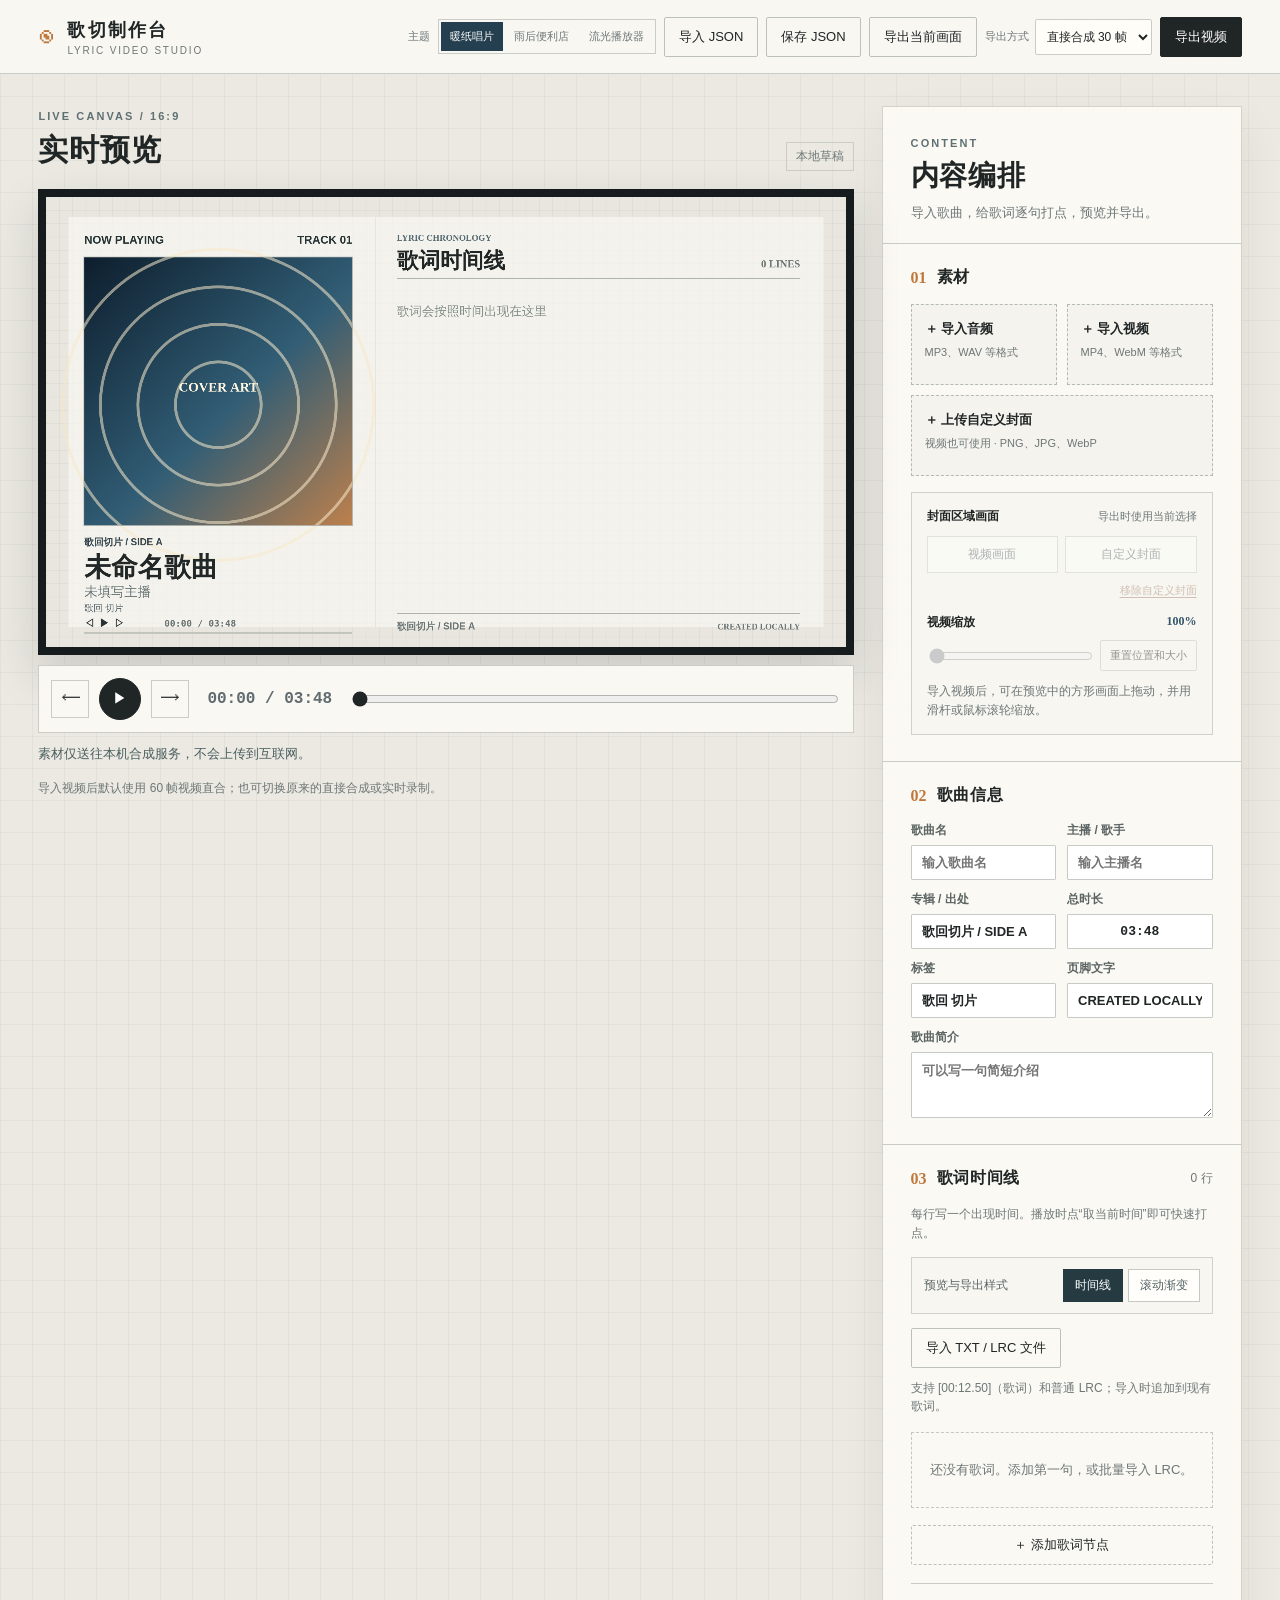
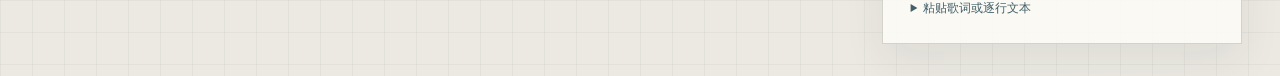
==== index.html @ 0efb3972 "Initial commit" ====
<!doctype html>
<html lang="zh-CN">
<head>
  <meta charset="utf-8">
  <meta name="viewport" content="width=device-width, initial-scale=1">
  <meta name="theme-color" content="#e9e6dd">
  <title>歌切制作台</title>
  <link rel="stylesheet" href="styles.css">
</head>
<body>
  <header class="topbar">
    <div class="brand"><span class="brand-mark">◉</span><div><strong>歌切制作台</strong><small>LYRIC VIDEO STUDIO</small></div></div>
    <div class="top-actions">
      <div class="theme-picker"><span>主题</span><div class="theme-switch" role="group" aria-label="制作台主题"><button id="theme-paper" type="button" aria-pressed="true">暖纸唱片</button><button id="theme-rainy" type="button" aria-pressed="false">雨后便利店</button><button id="theme-player" type="button" aria-pressed="false">流光播放器</button></div></div>
      <label class="button ghost" for="project-import">导入 JSON</label>
      <input id="project-import" type="file" accept=".json,application/json" hidden>
      <button id="project-save" class="button ghost" type="button">保存 JSON</button>
      <button id="export-png" class="button ghost" type="button">导出当前画面</button>
      <label class="export-mode">导出方式<select id="export-mode" aria-label="视频导出方式"><option value="video-direct">视频直合 60 帧</option><option value="direct" selected>直接合成 30 帧</option><option value="record">实时录制</option></select></label>
      <button id="export-video" class="button primary" type="button">导出视频</button>
    </div>
  </header>

  <main class="workspace">
    <section class="preview-column" aria-label="视频预览">
      <div class="section-heading"><div><span class="eyebrow">LIVE CANVAS / 16:9</span><h1>实时预览</h1></div><span id="save-state" class="save-state">本地草稿</span></div>
      <div class="canvas-frame"><canvas id="preview" width="1920" height="1080" aria-label="歌词视频画面预览"></canvas></div>
      <div class="transport">
        <button id="prev-line" type="button" title="上一句" aria-label="上一句">⟵</button>
        <button id="play-toggle" class="play-button" type="button" aria-label="播放">▶</button>
        <button id="next-line" type="button" title="下一句" aria-label="下一句">⟶</button>
        <span id="time-readout" class="time-readout">00:00 / 03:48</span>
        <input id="seek" type="range" min="0" max="228" step="0.05" value="0" aria-label="播放进度">
      </div>
      <div id="export-status" class="export-status" role="status" aria-live="polite">素材仅送往本机合成服务，不会上传到互联网。</div>
      <button id="cancel-export" class="button cancel hidden" type="button">停止合成</button>
      <p class="hint">导入视频后默认使用 60 帧视频直合；也可切换原来的直接合成或实时录制。</p>
    </section>

    <aside class="editor" aria-label="内容编辑">
      <div class="editor-header"><span class="eyebrow">CONTENT</span><h2>内容编排</h2><p>导入歌曲，给歌词逐句打点，预览并导出。</p></div>

      <section class="editor-section">
        <div class="editor-section-title"><span class="number">01</span><h3>素材</h3></div>
        <div class="upload-grid">
          <label class="upload-box" for="media-input"><strong>＋ 导入音频</strong><small id="media-name">MP3、WAV 等格式</small></label>
          <input id="media-input" type="file" accept="audio/*" hidden>
          <label class="upload-box" for="video-input"><strong>＋ 导入视频</strong><small id="video-name">MP4、WebM 等格式</small></label>
          <input id="video-input" type="file" accept="video/*" hidden>
          <label class="upload-box cover-upload" for="cover-input"><strong>＋ 上传自定义封面</strong><small id="cover-name">视频也可使用 · PNG、JPG、WebP</small></label>
          <input id="cover-input" type="file" accept="image/*" hidden>
        </div>
        <div class="visual-controls">
          <div class="visual-controls-heading"><strong>封面区域画面</strong><span>导出时使用当前选择</span></div>
          <div class="visual-source-switch" role="group" aria-label="封面区域画面来源">
            <button id="visual-source-video" type="button" aria-pressed="false" disabled>视频画面</button>
            <button id="visual-source-cover" type="button" aria-pressed="false" disabled>自定义封面</button>
          </div>
          <button id="remove-cover" class="remove-cover" type="button" disabled>移除自定义封面</button>
          <div class="video-adjust">
            <label for="video-zoom">视频缩放 <output id="video-zoom-value" for="video-zoom">100%</output></label>
            <input id="video-zoom" type="range" min="1" max="3" step="0.01" value="1" disabled>
            <button id="video-reset" class="button ghost" type="button" disabled>重置位置和大小</button>
          </div>
          <p id="visual-help" class="field-note">导入视频后，可在预览中的方形画面上拖动，并用滑杆或鼠标滚轮缩放。</p>
        </div>
      </section>

      <section class="editor-section">
        <div class="editor-section-title"><span class="number">02</span><h3>歌曲信息</h3></div>
        <div class="fields two">
          <label>歌曲名<input id="song-title" autocomplete="off" placeholder="输入歌曲名"></label>
          <label>主播 / 歌手<input id="song-artist" autocomplete="off" placeholder="输入主播名"></label>
          <label>专辑 / 出处<input id="song-album" autocomplete="off" placeholder="歌回切片"></label>
          <label>总时长<input id="song-duration" inputmode="numeric" placeholder="03:48"></label>
          <label>标签<input id="song-tags" autocomplete="off" placeholder="歌回 夜晚"></label>
          <label>页脚文字<input id="song-footer" autocomplete="off" placeholder="CREATED LOCALLY"></label>
        </div>
        <label class="full-field">歌曲简介<textarea id="song-description" rows="2" placeholder="可以写一句简短介绍"></textarea></label>
      </section>

      <section class="editor-section lyrics-section">
        <div class="editor-section-title"><span class="number">03</span><h3>歌词时间线</h3><span id="line-count" class="count">0 行</span></div>
        <p class="field-note">每行写一个出现时间。播放时点“取当前时间”即可快速打点。</p>
        <div class="lyric-display-control">
          <span>预览与导出样式</span>
          <div class="lyric-display-switch" role="group" aria-label="歌词展示方式">
            <button id="lyric-style-timeline" type="button" aria-pressed="true">时间线</button>
            <button id="lyric-style-scroll" type="button" aria-pressed="false">滚动渐变</button>
          </div>
        </div>
        <div class="lyrics-file-import">
          <label class="button ghost" for="lyrics-file-input">导入 TXT / LRC 文件</label>
          <input id="lyrics-file-input" type="file" accept=".txt,.lrc,text/plain" hidden>
          <span id="lyrics-file-name">支持 [00:12.50]（歌词）和普通 LRC；导入时追加到现有歌词。</span>
        </div>
        <div id="lyric-list" class="lyric-list"></div>
        <button id="add-line" class="button add-line" type="button">＋ 添加歌词节点</button>
        <details class="import-lrc"><summary>粘贴歌词或逐行文本</summary><textarea id="lrc-text" rows="5" placeholder="[00:12.50]（第一句歌词）\n[00:17.20]（第二句歌词）"></textarea><button id="lrc-import" class="button ghost" type="button">导入到时间线</button></details>
      </section>
    </aside>
  </main>

  <audio id="audio-source" preload="metadata"></audio>
  <video id="video-source" preload="metadata" playsinline></video>
  <script src="lyric-parser.js"></script>
  <script src="video-frame.js"></script>
  <script src="export-timeline.js"></script>
  <script src="recording-export.js"></script>
  <script src="app.js"></script>
</body>
</html>
---- styles.css ----
:root{--paper:#ebe9e2;--paper-dark:#dedbd1;--ink:#202525;--muted:#6e7777;--line:#caccc7;--accent:#bf773b;--blue:#243f50;--white:#fffdf8}
*{box-sizing:border-box}
html,body{margin:0;min-height:100%;font-family:"Microsoft YaHei","Noto Sans CJK SC",sans-serif;color:var(--ink);background:var(--paper)}
body{background-image:linear-gradient(rgba(31,46,53,.045) 1px,transparent 1px),linear-gradient(90deg,rgba(31,46,53,.045) 1px,transparent 1px);background-size:32px 32px}
button,input,textarea{font:inherit}
button{cursor:pointer}
.topbar{height:74px;display:flex;align-items:center;justify-content:space-between;padding:0 clamp(18px,3vw,56px);border-bottom:1px solid var(--line);background:rgba(250,249,244,.88);backdrop-filter:blur(16px);position:sticky;top:0;z-index:10}
.brand{display:flex;align-items:center;gap:14px}.brand-mark{font-size:30px;color:var(--accent)}.brand strong{display:block;letter-spacing:.12em;font-size:18px}.brand small{display:block;font-size:10px;letter-spacing:.18em;color:var(--muted);margin-top:3px}
.top-actions{display:flex;gap:8px;align-items:center}.export-mode{display:flex;align-items:center;gap:6px;font-size:11px;color:var(--muted);white-space:nowrap}.export-mode select{max-width:136px;padding:9px 7px;border:1px solid var(--line);background:var(--white);color:var(--ink);font-size:12px;border-radius:2px}.export-mode select:disabled{opacity:.55}
.button{border:1px solid #bcc1bd;background:#f8f7f1;color:var(--ink);padding:10px 14px;border-radius:2px;display:inline-flex;align-items:center;justify-content:center;gap:5px;text-decoration:none;white-space:nowrap;font-size:13px;transition:background .18s,border-color .18s,transform .18s}.button:hover{background:white;border-color:#747d78;transform:translateY(-1px)}.button:disabled{opacity:.45;cursor:not-allowed;transform:none}.button.primary{background:var(--ink);border-color:var(--ink);color:white}.button.primary:hover{background:#34454c}.button.ghost{background:transparent}.button.cancel{margin-top:10px;border-color:#b74e3c;color:#b74e3c}
.workspace{display:grid;grid-template-columns:minmax(0,1.55fr) minmax(360px,.68fr);gap:28px;padding:32px clamp(18px,3vw,56px);max-width:2200px;margin:0 auto;align-items:start}
.preview-column{position:sticky;top:104px;min-width:0}.section-heading{display:flex;align-items:end;justify-content:space-between;margin-bottom:18px}.eyebrow{font-size:11px;letter-spacing:.19em;font-weight:700;color:#5f7075}.section-heading h1,.editor-header h2{font-family:Georgia,"Noto Serif CJK SC","Songti SC",serif;font-size:30px;letter-spacing:.03em;margin:6px 0 0}.save-state{font-size:12px;color:var(--muted);border:1px solid var(--line);padding:5px 9px}
.canvas-frame{background:#161c1e;padding:8px;box-shadow:0 20px 45px rgba(31,39,41,.16)}canvas{width:100%;height:auto;aspect-ratio:16/9;display:block;background:#e9e7e0}
.transport{display:flex;align-items:center;gap:10px;background:#f9f8f2;border:1px solid var(--line);padding:12px;margin-top:10px}.transport button{width:38px;height:38px;border:1px solid var(--line);background:transparent;color:var(--ink);font-size:19px}.transport button:hover{border-color:var(--ink)}.transport .play-button{width:42px;height:42px;background:var(--ink);color:white;border-radius:50%;border-color:var(--ink);font-size:14px}.time-readout{font-family:Consolas,"Microsoft YaHei",monospace;font-variant-numeric:lining-nums tabular-nums;font-weight:700;white-space:nowrap;color:#606b70;margin:0 8px}.transport input[type=range]{flex:1;min-width:80px;accent-color:var(--ink)}
.export-status{font-size:13px;color:#4b5f60;padding:12px 0 0;min-height:32px}.hint{font-size:12px;line-height:1.5;color:var(--muted);margin:14px 0}.hidden{display:none!important}
.editor{background:rgba(251,250,245,.94);border:1px solid #d3d2cb;box-shadow:0 16px 40px rgba(36,47,47,.07);min-width:0}.editor-header{padding:26px 28px 21px;border-bottom:1px solid var(--line)}.editor-header h2{font-size:28px}.editor-header p{font-size:13px;color:var(--muted);margin:9px 0 0}.editor-section{padding:23px 28px 26px;border-bottom:1px solid var(--line)}.editor-section:last-child{border-bottom:0}.editor-section-title{display:flex;align-items:center;gap:10px;margin-bottom:16px}.editor-section-title h3{font-size:16px;margin:0;letter-spacing:.04em}.number{font-family:Georgia,serif;color:var(--accent);font-weight:700}.count{margin-left:auto;font-size:12px;color:var(--muted)}
.upload-grid{display:grid;grid-template-columns:1fr 1fr;gap:10px}.upload-box{display:flex;flex-direction:column;gap:7px;min-height:81px;padding:15px 13px;border:1px dashed #b3bab6;cursor:pointer;background:#f4f3ed;transition:background .18s,border-color .18s}.upload-box:hover{background:white;border-color:var(--accent)}.upload-box strong{font-size:13px}.upload-box small{font-size:11px;color:var(--muted);line-height:1.4;overflow-wrap:anywhere}.field-note{font-size:12px;line-height:1.55;color:var(--muted);margin:12px 0 0}
.cover-upload{grid-column:1/-1}
.visual-controls{margin-top:16px;padding:15px;border:1px solid #d0d2ca;background:#f7f6f0}.visual-controls-heading{display:flex;align-items:center;justify-content:space-between;gap:8px;font-size:12px}.visual-controls-heading span{color:var(--muted);font-size:11px}.visual-source-switch{display:grid;grid-template-columns:1fr 1fr;gap:7px;margin-top:11px}.visual-source-switch button{padding:9px;border:1px solid #c5c9c2;background:#fffefa;color:#526063;font-size:12px}.visual-source-switch button[aria-pressed=true]{background:#263a42;border-color:#263a42;color:white}.visual-source-switch button:disabled{opacity:.44;cursor:not-allowed}.video-adjust{display:grid;grid-template-columns:1fr auto;align-items:center;gap:9px;margin-top:15px}.video-adjust label{grid-column:1/-1;display:flex;justify-content:space-between;font-size:12px;font-weight:700}.video-adjust output{font-family:Georgia,serif;color:#35556a}.video-adjust input{width:100%;accent-color:#263a42}.video-adjust .button{font-size:11px;padding:7px 9px}.visual-controls .field-note{margin-top:11px}canvas.can-pan{cursor:grab;touch-action:none}canvas.is-panning{cursor:grabbing}
.remove-cover{display:block;margin:9px 0 0 auto;padding:1px 0;border:0;background:transparent;color:#8a5b42;text-decoration:underline;text-underline-offset:3px;font-size:11px}.remove-cover:disabled{opacity:.35;cursor:not-allowed}
.fields{display:grid;gap:11px}.fields.two{grid-template-columns:1fr 1fr}.fields label,.full-field,.lyric-row label{display:flex;flex-direction:column;gap:6px;font-size:12px;color:#5c6564;font-weight:600}.fields input,.full-field textarea,.lyric-row input,.import-lrc textarea{width:100%;border:1px solid #c7cbc6;background:white;color:var(--ink);padding:9px 10px;outline:none;border-radius:1px;font-size:13px}.fields input:focus,.full-field textarea:focus,.lyric-row input:focus,.import-lrc textarea:focus{border-color:var(--accent);box-shadow:0 0 0 2px rgba(191,119,59,.12)}.full-field{margin-top:11px}.full-field textarea{resize:vertical;min-height:66px}
.lyric-list{display:flex;flex-direction:column;gap:9px;margin:17px 0}.lyric-empty{padding:28px 15px;text-align:center;border:1px dashed #c4c8c2;color:var(--muted);font-size:13px}.lyric-row{border:1px solid #d0d2cc;background:#f6f5ef;padding:12px}.lyric-row.is-active{border-color:var(--accent);background:#f9f0e7}.lyric-row-top{display:flex;align-items:center;gap:8px;margin-bottom:9px}.lyric-index{font-family:Georgia,serif;font-weight:700;color:var(--accent);margin-right:auto}.lyric-row-top button{border:1px solid #c6c8c2;background:white;padding:4px 7px;font-size:11px;color:#566460}.lyric-row-top button:hover{border-color:var(--ink);color:var(--ink)}.lyric-row-fields{display:grid;grid-template-columns:80px 1fr;gap:9px}.lyric-row-fields .translation{grid-column:2}.lyric-row .time-input,#song-duration{text-align:center;font-family:Consolas,"Microsoft YaHei",monospace;font-variant-numeric:lining-nums tabular-nums;font-weight:700}.add-line{width:100%;border-style:dashed;background:transparent}.import-lrc{margin-top:18px;border-top:1px solid var(--line);padding-top:16px}.import-lrc summary{cursor:pointer;font-size:12px;color:#435f69}.import-lrc textarea{display:block;margin:12px 0;resize:vertical;min-height:85px}
.lyrics-file-import{display:flex;align-items:center;gap:11px;flex-wrap:wrap;margin-top:14px}.lyrics-file-import label{cursor:pointer;white-space:nowrap}.lyrics-file-import span{font-size:12px;line-height:1.5;color:var(--muted)}
.lyric-display-control{display:flex;align-items:center;justify-content:space-between;gap:12px;margin:15px 0 2px;padding:11px 12px;border:1px solid #d0d2ca;background:#f7f6f0;font-size:12px;color:#586564}.lyric-display-switch{display:flex;gap:5px}.lyric-display-switch button{padding:7px 11px;border:1px solid #c5c9c2;background:#fffefa;color:#526063;font-size:12px}.lyric-display-switch button[aria-pressed=true]{background:#263a42;border-color:#263a42;color:white}.lyric-display-switch button:focus-visible{outline:2px solid var(--accent);outline-offset:2px}
.theme-picker{display:flex;align-items:center;gap:8px;font-size:11px;color:var(--muted);white-space:nowrap}.theme-switch{display:flex;border:1px solid var(--line);padding:2px;gap:2px}.theme-switch button{border:0;background:transparent;color:var(--muted);padding:7px 9px;font-size:11px;white-space:nowrap}.theme-switch button[aria-pressed=true]{background:var(--blue);color:var(--white)}.theme-switch button:focus-visible{outline:2px solid var(--accent);outline-offset:1px}
body[data-theme="rainy-night"]{color-scheme:dark;--paper:#183451;--paper-dark:#24466a;--ink:#f0f7ff;--muted:#bbcee2;--line:rgba(159,199,235,.38);--accent:#78def1;--blue:#75dcf0;--white:#173653;background-color:var(--paper);background-image:radial-gradient(ellipse at 14% 14%,rgba(65,132,198,.30),transparent 42%),radial-gradient(ellipse at 88% 75%,rgba(119,131,202,.21),transparent 38%),linear-gradient(rgba(159,205,247,.075) 1px,transparent 1px),linear-gradient(90deg,rgba(159,205,247,.075) 1px,transparent 1px);background-size:auto,auto,32px 32px,32px 32px}
body[data-theme="rainy-night"] .topbar{background:rgba(19,43,69,.94);border-color:var(--line);box-shadow:0 8px 30px rgba(4,15,30,.24)}body[data-theme="rainy-night"] .brand-mark{color:#74e6ff}body[data-theme="rainy-night"] .brand small{color:#91afcf}body[data-theme="rainy-night"] .eyebrow{color:#91c5e7}
body[data-theme="rainy-night"] .button{background:#24476b;border-color:#4b7097;color:#f3f8ff}body[data-theme="rainy-night"] .button:hover{background:#31577e;border-color:#75dcf0}body[data-theme="rainy-night"] .button.primary{background:#71dff3;border-color:#71dff3;color:#08203d}body[data-theme="rainy-night"] .button.primary:hover{background:#a0efff;border-color:#a0efff}body[data-theme="rainy-night"] .button.cancel{background:transparent;border-color:#db857e;color:#ffc2ba}
body[data-theme="rainy-night"] .theme-switch{border-color:#4c7097}body[data-theme="rainy-night"] .theme-switch button[aria-pressed=true]{background:#71dff3;color:#173653}
body[data-theme="rainy-night"] .section-heading h1,body[data-theme="rainy-night"] .editor-header h2{color:#f0f7ff}body[data-theme="rainy-night"] .save-state{border-color:#355579;color:#b1c9e3}
body[data-theme="rainy-night"] .canvas-frame{background:#102640;box-shadow:0 20px 48px rgba(5,19,37,.42),0 0 0 1px rgba(148,207,247,.28)}body[data-theme="rainy-night"] canvas{background:#193654}
body[data-theme="rainy-night"] .transport{background:rgba(25,53,83,.95);border-color:#5c81a7}body[data-theme="rainy-night"] .transport button{border-color:#4c7097;color:#d9e9f7}body[data-theme="rainy-night"] .transport button:hover{border-color:#75dcf0}body[data-theme="rainy-night"] .transport .play-button{background:#71dff3;border-color:#71dff3;color:#08203d}body[data-theme="rainy-night"] .time-readout{color:#c7d9ea}body[data-theme="rainy-night"] .transport input[type=range],body[data-theme="rainy-night"] .video-adjust input{accent-color:#71dff3}body[data-theme="rainy-night"] .export-status{color:#b7d0e8}
body[data-theme="rainy-night"] .editor{background:rgba(23,47,75,.96);border-color:#42688f;box-shadow:0 18px 48px rgba(0,8,22,.32)}body[data-theme="rainy-night"] .editor-header,body[data-theme="rainy-night"] .editor-section{border-color:#42688f}body[data-theme="rainy-night"] .editor-section-title h3{color:#eff7ff}body[data-theme="rainy-night"] .number{color:#83e4f4}body[data-theme="rainy-night"] .count{color:#bbcee2}body[data-theme="rainy-night"] .fields label,body[data-theme="rainy-night"] .full-field,body[data-theme="rainy-night"] .lyric-row label{color:#c0d4e8}body[data-theme="rainy-night"] .field-note,body[data-theme="rainy-night"] .hint{color:#adc2da}
body[data-theme="rainy-night"] .upload-box{background:rgba(36,68,103,.84);border-color:#5c81a7;color:#eff7ff}body[data-theme="rainy-night"] .upload-box:hover{background:#315b82;border-color:#69dcf5}body[data-theme="rainy-night"] .upload-box small{color:#bfd2e7}body[data-theme="rainy-night"] .visual-controls,body[data-theme="rainy-night"] .lyric-display-control{background:rgba(34,61,91,.86);border-color:#52759a;color:#d7e8f7}body[data-theme="rainy-night"] .visual-controls-heading span{color:#acc3da}body[data-theme="rainy-night"] .visual-source-switch button{background:#1c3a5c;border-color:#4a7098;color:#d9e8f6}body[data-theme="rainy-night"] .visual-source-switch button[aria-pressed=true]{background:#71dff3;border-color:#71dff3;color:#08203d}body[data-theme="rainy-night"] .video-adjust output{color:#87e5f7}body[data-theme="rainy-night"] .remove-cover{color:#b1e6f5}
body[data-theme="rainy-night"] .fields input,body[data-theme="rainy-night"] .full-field textarea,body[data-theme="rainy-night"] .lyric-row input,body[data-theme="rainy-night"] .import-lrc textarea{background:#1a3655;border-color:#52769b;color:#f3f8ff}body[data-theme="rainy-night"] .fields input::placeholder,body[data-theme="rainy-night"] .full-field textarea::placeholder,body[data-theme="rainy-night"] .lyric-row input::placeholder,body[data-theme="rainy-night"] .import-lrc textarea::placeholder{color:#a0b7d0}body[data-theme="rainy-night"] .fields input:focus,body[data-theme="rainy-night"] .full-field textarea:focus,body[data-theme="rainy-night"] .lyric-row input:focus,body[data-theme="rainy-night"] .import-lrc textarea:focus{border-color:#68ddf4;box-shadow:0 0 0 2px rgba(104,218,244,.2)}
body[data-theme="rainy-night"] .lyric-empty,body[data-theme="rainy-night"] .lyric-row{background:rgba(31,61,95,.84);border-color:#52769a;color:#a9c1dc}body[data-theme="rainy-night"] .lyric-row.is-active{background:rgba(66,139,174,.40);border-color:#71dff3}body[data-theme="rainy-night"] .lyric-row-top button{background:#1e3c5e;border-color:#52799f;color:#e5f0fa}body[data-theme="rainy-night"] .lyric-row-top button:hover{border-color:#68ddf4;color:#f7fcff}body[data-theme="rainy-night"] .add-line{border-color:#52779c;color:#deedf8}body[data-theme="rainy-night"] .import-lrc{border-color:#52779b}body[data-theme="rainy-night"] .import-lrc summary{color:#9ce5f3}body[data-theme="rainy-night"] .lyric-display-switch button{background:#1e3c5e;border-color:#52799f;color:#d5e4f1}body[data-theme="rainy-night"] .lyric-display-switch button[aria-pressed=true]{background:#71dff3;border-color:#71dff3;color:#08203d}
body[data-theme="flow-player"]{color-scheme:dark;--paper:#29232b;--paper-dark:#3c303b;--ink:#f8f1ed;--muted:#c7b9bd;--line:rgba(255,244,241,.2);--accent:#e3a9bc;--blue:#f2d5dc;--white:#3a2c37;background:#332934;background-image:radial-gradient(ellipse at 20% 0%,rgba(180,118,147,.25),transparent 46%),radial-gradient(ellipse at 90% 80%,rgba(134,163,168,.18),transparent 45%),linear-gradient(rgba(255,255,255,.025) 1px,transparent 1px),linear-gradient(90deg,rgba(255,255,255,.025) 1px,transparent 1px);background-size:auto,auto,32px 32px,32px 32px}
body[data-theme="flow-player"] .topbar{background:rgba(38,30,39,.94);border-color:var(--line);box-shadow:0 8px 30px rgba(15,10,17,.24)}body[data-theme="flow-player"] .brand-mark{color:#f0b8c9}body[data-theme="flow-player"] .brand small,body[data-theme="flow-player"] .eyebrow{color:#e4c5d0}
body[data-theme="flow-player"] .button{background:#463746;border-color:#725b6d;color:#fff7f3}body[data-theme="flow-player"] .button:hover{background:#5a4557;border-color:#e3a9bc}body[data-theme="flow-player"] .button.primary{background:#f1d7dd;border-color:#f1d7dd;color:#3c2c39}body[data-theme="flow-player"] .button.primary:hover{background:#fff0f2;border-color:#fff0f2}body[data-theme="flow-player"] .button.cancel{background:transparent;border-color:#df998f;color:#ffc9c0}
body[data-theme="flow-player"] .theme-switch{border-color:#70596d}body[data-theme="flow-player"] .theme-switch button[aria-pressed=true]{background:#f1d7dd;color:#3c2c39}body[data-theme="flow-player"] .section-heading h1,body[data-theme="flow-player"] .editor-header h2{color:#fff7f3}body[data-theme="flow-player"] .save-state{border-color:#70596d;color:#ddcbd0}
body[data-theme="flow-player"] .canvas-frame{background:#201922;box-shadow:0 20px 48px rgba(10,6,12,.46),0 0 0 1px rgba(255,230,236,.18)}body[data-theme="flow-player"] canvas{background:#68515f}body[data-theme="flow-player"] .transport{background:rgba(48,37,49,.94);border-color:#715b6e}body[data-theme="flow-player"] .transport button{border-color:#755f71;color:#f7e8e9}body[data-theme="flow-player"] .transport button:hover{border-color:#efbfd0}body[data-theme="flow-player"] .transport .play-button{background:#f1d7dd;border-color:#f1d7dd;color:#3c2c39}body[data-theme="flow-player"] .time-readout{color:#e8d7da}body[data-theme="flow-player"] .transport input[type=range],body[data-theme="flow-player"] .video-adjust input{accent-color:#edbdcd}body[data-theme="flow-player"] .export-status{color:#e0d3d4}
body[data-theme="flow-player"] .editor{background:rgba(46,36,47,.96);border-color:#654f62;box-shadow:0 18px 48px rgba(8,5,10,.34)}body[data-theme="flow-player"] .editor-header,body[data-theme="flow-player"] .editor-section{border-color:#594657}body[data-theme="flow-player"] .editor-section-title h3{color:#fff4f0}body[data-theme="flow-player"] .number{color:#efb5c8}body[data-theme="flow-player"] .count{color:#cbb9c1}body[data-theme="flow-player"] .fields label,body[data-theme="flow-player"] .full-field,body[data-theme="flow-player"] .lyric-row label{color:#decbd1}body[data-theme="flow-player"] .field-note,body[data-theme="flow-player"] .hint{color:#cbb9c1}
body[data-theme="flow-player"] .upload-box{background:rgba(70,53,70,.84);border-color:#765f73;color:#fff4f0}body[data-theme="flow-player"] .upload-box:hover{background:#59445a;border-color:#e3a9bc}body[data-theme="flow-player"] .upload-box small{color:#d5c4ca}body[data-theme="flow-player"] .visual-controls,body[data-theme="flow-player"] .lyric-display-control{background:rgba(62,48,64,.86);border-color:#765f73;color:#eee0e2}body[data-theme="flow-player"] .visual-controls-heading span{color:#d1bdc5}body[data-theme="flow-player"] .visual-source-switch button{background:#443546;border-color:#755f73;color:#f1e5e6}body[data-theme="flow-player"] .visual-source-switch button[aria-pressed=true]{background:#f1d7dd;border-color:#f1d7dd;color:#3c2c39}body[data-theme="flow-player"] .video-adjust output{color:#efc2cf}body[data-theme="flow-player"] .remove-cover{color:#f1bdcd}
body[data-theme="flow-player"] .fields input,body[data-theme="flow-player"] .full-field textarea,body[data-theme="flow-player"] .lyric-row input,body[data-theme="flow-player"] .import-lrc textarea{background:#302632;border-color:#705b6e;color:#fff7f4}body[data-theme="flow-player"] .fields input::placeholder,body[data-theme="flow-player"] .full-field textarea::placeholder,body[data-theme="flow-player"] .lyric-row input::placeholder,body[data-theme="flow-player"] .import-lrc textarea::placeholder{color:#beaab3}body[data-theme="flow-player"] .fields input:focus,body[data-theme="flow-player"] .full-field textarea:focus,body[data-theme="flow-player"] .lyric-row input:focus,body[data-theme="flow-player"] .import-lrc textarea:focus{border-color:#e3a9bc;box-shadow:0 0 0 2px rgba(227,169,188,.19)}
body[data-theme="flow-player"] .lyric-empty,body[data-theme="flow-player"] .lyric-row{background:rgba(58,45,60,.84);border-color:#705b6e;color:#d5c2ca}body[data-theme="flow-player"] .lyric-row.is-active{background:rgba(133,87,112,.42);border-color:#e2a9bc}body[data-theme="flow-player"] .lyric-row-top button{background:#403244;border-color:#755f73;color:#f2e5e7}body[data-theme="flow-player"] .lyric-row-top button:hover{border-color:#e3a9bc;color:#fff7f3}body[data-theme="flow-player"] .add-line{border-color:#755f73;color:#f0e1e5}body[data-theme="flow-player"] .import-lrc{border-color:#705b6e}body[data-theme="flow-player"] .import-lrc summary{color:#efc2cf}body[data-theme="flow-player"] .lyric-display-switch button{background:#403244;border-color:#755f73;color:#eadde1}body[data-theme="flow-player"] .lyric-display-switch button[aria-pressed=true]{background:#f1d7dd;border-color:#f1d7dd;color:#3c2c39}
#audio-source,#video-source{display:none}
@media(max-width:1180px){.workspace{grid-template-columns:1fr}.preview-column{position:static}.editor{max-width:none}}
@media(max-width:680px){.topbar{height:auto;padding:14px 16px;display:block}.top-actions{margin-top:14px;flex-wrap:wrap}.top-actions .button{flex:1 1 auto;font-size:12px}.workspace{padding:20px 12px}.editor-header,.editor-section{padding-left:17px;padding-right:17px}.upload-grid,.fields.two{grid-template-columns:1fr}.time-readout{font-size:12px}.transport{gap:5px}.transport button{width:32px;height:32px}.transport .play-button{width:36px;height:36px}}
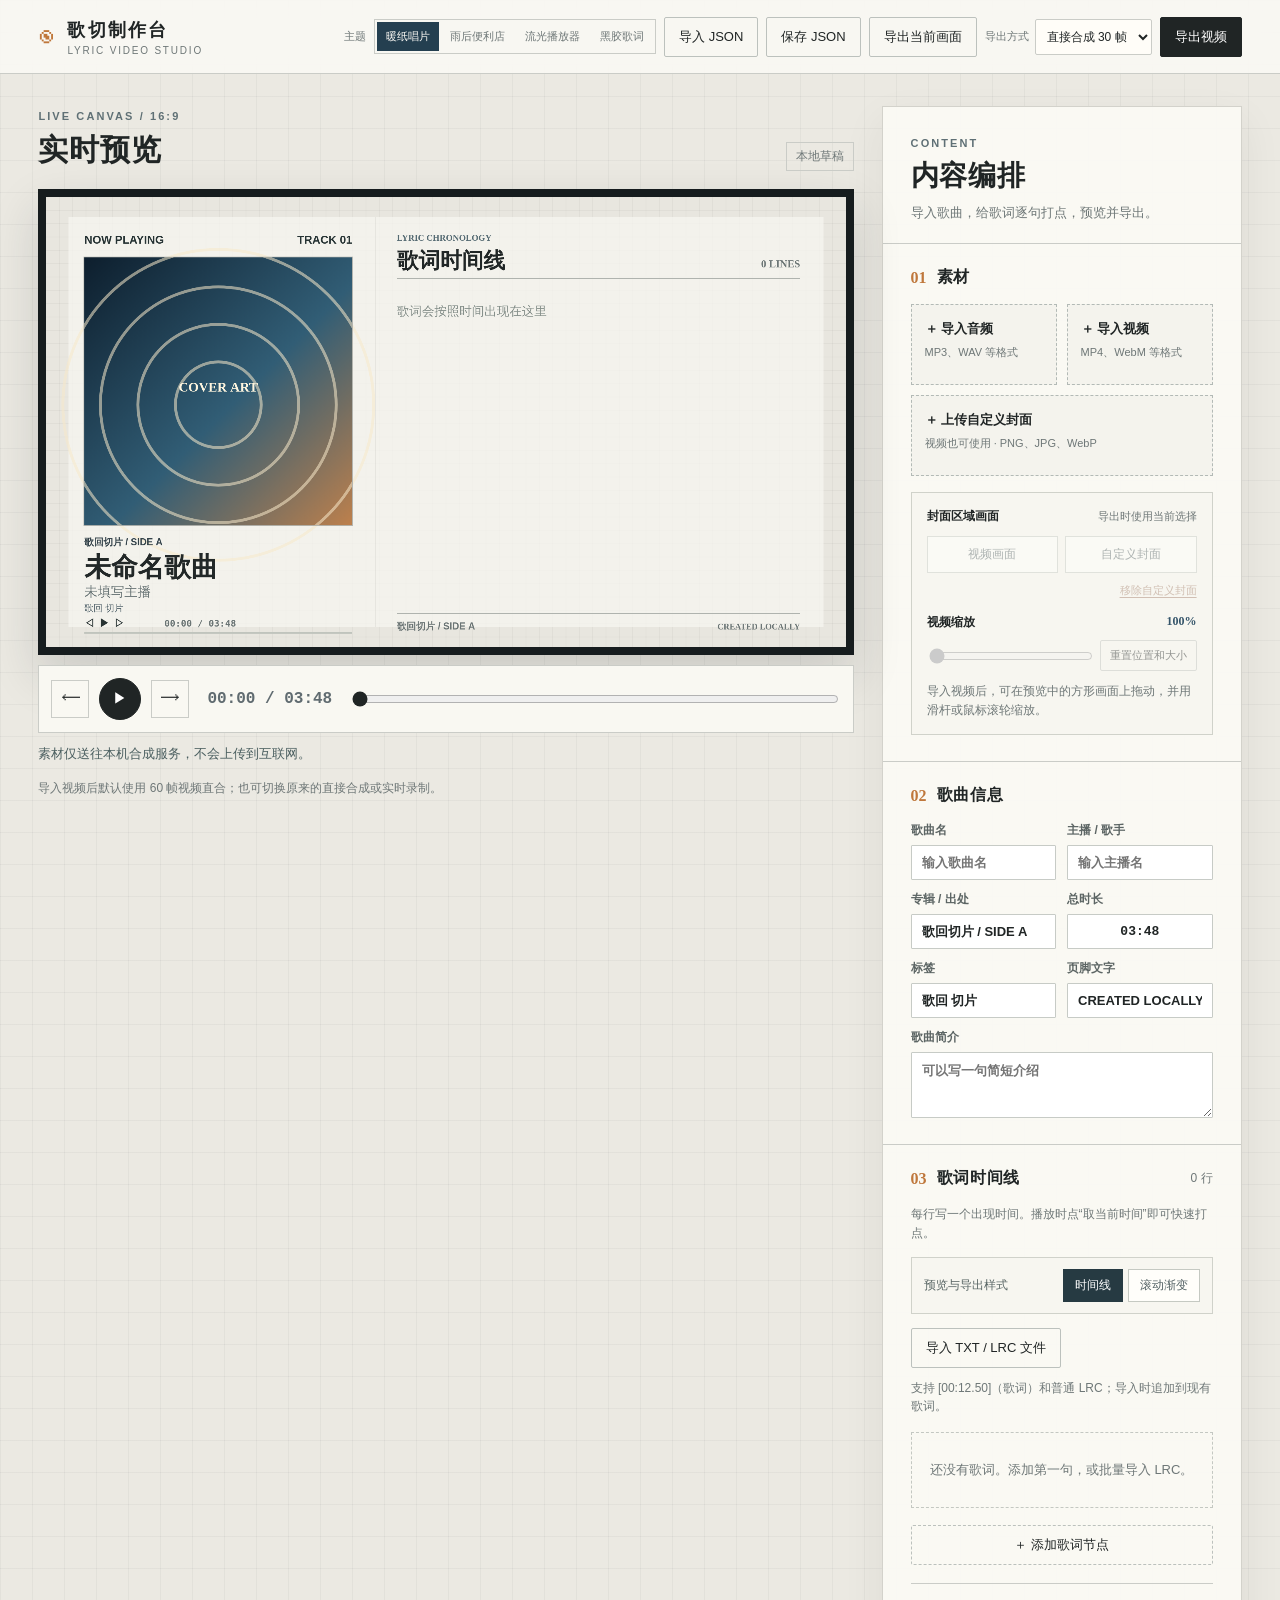
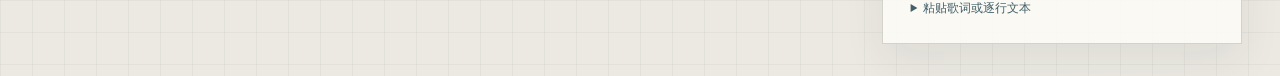
==== commit 41d1dabf: "Add adjustable vinyl lyric theme" ====
--- a/index.html
+++ b/index.html
@@ -11,7 +11,7 @@
   <header class="topbar">
     <div class="brand"><span class="brand-mark">◉</span><div><strong>歌切制作台</strong><small>LYRIC VIDEO STUDIO</small></div></div>
     <div class="top-actions">
-      <div class="theme-picker"><span>主题</span><div class="theme-switch" role="group" aria-label="制作台主题"><button id="theme-paper" type="button" aria-pressed="true">暖纸唱片</button><button id="theme-rainy" type="button" aria-pressed="false">雨后便利店</button><button id="theme-player" type="button" aria-pressed="false">流光播放器</button></div></div>
+      <div class="theme-picker"><span>主题</span><div class="theme-switch" role="group" aria-label="制作台主题"><button id="theme-paper" type="button" aria-pressed="true">暖纸唱片</button><button id="theme-rainy" type="button" aria-pressed="false">雨后便利店</button><button id="theme-player" type="button" aria-pressed="false">流光播放器</button><button id="theme-vinyl" type="button" aria-pressed="false">黑胶歌词</button></div></div>
       <label class="button ghost" for="project-import">导入 JSON</label>
       <input id="project-import" type="file" accept=".json,application/json" hidden>
       <button id="project-save" class="button ghost" type="button">保存 JSON</button>
@@ -64,6 +64,22 @@
           </div>
           <p id="visual-help" class="field-note">导入视频后，可在预览中的方形画面上拖动，并用滑杆或鼠标滚轮缩放。</p>
         </div>
+        <div id="vinyl-background-controls" class="vinyl-background-controls hidden">
+          <div class="visual-controls-heading"><strong>黑胶主题背景</strong><span>仅在工作台设置</span></div>
+          <div class="vinyl-background-switch" role="group" aria-label="黑胶主题背景来源">
+            <button id="vinyl-bg-video" type="button" aria-pressed="true">视频取色渐变</button>
+            <button id="vinyl-bg-image" type="button" aria-pressed="false">自定义图片</button>
+          </div>
+          <label class="button ghost vinyl-background-upload" for="vinyl-bg-input">＋ 导入背景图片</label>
+          <input id="vinyl-bg-input" type="file" accept="image/png,image/jpeg,image/webp" hidden>
+          <button id="vinyl-bg-remove" class="remove-cover" type="button" disabled>移除背景图片</button>
+          <p id="vinyl-bg-status" class="field-note">未导入视频时使用内置深蓝渐变。</p>
+          <div class="vinyl-speed-control">
+            <label for="vinyl-speed">唱片转速 <output id="vinyl-speed-value" for="vinyl-speed">40 秒/圈</output></label>
+            <input id="vinyl-speed" type="range" min="5" max="80" step="1" value="40" aria-label="唱片每圈所需秒数">
+            <small>仅播放时转动；数值越大，转得越慢。</small>
+          </div>
+        </div>
       </section>
 
       <section class="editor-section">
@@ -107,6 +123,7 @@
   <script src="video-frame.js"></script>
   <script src="export-timeline.js"></script>
   <script src="recording-export.js"></script>
+  <script src="vinyl-theme.js"></script>
   <script src="app.js"></script>
 </body>
 </html>
--- a/styles.css
+++ b/styles.css
@@ -18,6 +18,8 @@
 .cover-upload{grid-column:1/-1}
 .visual-controls{margin-top:16px;padding:15px;border:1px solid #d0d2ca;background:#f7f6f0}.visual-controls-heading{display:flex;align-items:center;justify-content:space-between;gap:8px;font-size:12px}.visual-controls-heading span{color:var(--muted);font-size:11px}.visual-source-switch{display:grid;grid-template-columns:1fr 1fr;gap:7px;margin-top:11px}.visual-source-switch button{padding:9px;border:1px solid #c5c9c2;background:#fffefa;color:#526063;font-size:12px}.visual-source-switch button[aria-pressed=true]{background:#263a42;border-color:#263a42;color:white}.visual-source-switch button:disabled{opacity:.44;cursor:not-allowed}.video-adjust{display:grid;grid-template-columns:1fr auto;align-items:center;gap:9px;margin-top:15px}.video-adjust label{grid-column:1/-1;display:flex;justify-content:space-between;font-size:12px;font-weight:700}.video-adjust output{font-family:Georgia,serif;color:#35556a}.video-adjust input{width:100%;accent-color:#263a42}.video-adjust .button{font-size:11px;padding:7px 9px}.visual-controls .field-note{margin-top:11px}canvas.can-pan{cursor:grab;touch-action:none}canvas.is-panning{cursor:grabbing}
 .remove-cover{display:block;margin:9px 0 0 auto;padding:1px 0;border:0;background:transparent;color:#8a5b42;text-decoration:underline;text-underline-offset:3px;font-size:11px}.remove-cover:disabled{opacity:.35;cursor:not-allowed}
+.vinyl-background-controls{margin-top:13px;padding:15px;border:1px solid #d0d2ca;background:#f7f6f0}.vinyl-background-switch{display:grid;grid-template-columns:1fr 1fr;gap:7px;margin-top:12px}.vinyl-background-switch button{padding:9px 7px;border:1px solid #c5c9c2;background:#fffefa;color:#526063;font-size:12px}.vinyl-background-switch button[aria-pressed=true]{background:#263a42;border-color:#263a42;color:white}.vinyl-background-upload{width:100%;margin-top:11px;cursor:pointer;border-style:dashed}.vinyl-background-controls .field-note{margin-top:12px}
+.vinyl-speed-control{margin-top:16px;padding-top:14px;border-top:1px solid rgba(127,145,164,.32)}.vinyl-speed-control label{display:flex;justify-content:space-between;align-items:center;gap:10px;font-size:13px;font-weight:700}.vinyl-speed-control output{font-variant-numeric:tabular-nums;color:#b88b3e}.vinyl-speed-control input{width:100%;margin:11px 0 6px;accent-color:#d9b86c}.vinyl-speed-control small{display:block;color:#79878e;font-size:11px;line-height:1.5}body[data-theme="vinyl-player"] .vinyl-speed-control{border-color:#4c6a93}body[data-theme="vinyl-player"] .vinyl-speed-control output{color:#ead299}body[data-theme="vinyl-player"] .vinyl-speed-control small{color:#a9bedb}
 .fields{display:grid;gap:11px}.fields.two{grid-template-columns:1fr 1fr}.fields label,.full-field,.lyric-row label{display:flex;flex-direction:column;gap:6px;font-size:12px;color:#5c6564;font-weight:600}.fields input,.full-field textarea,.lyric-row input,.import-lrc textarea{width:100%;border:1px solid #c7cbc6;background:white;color:var(--ink);padding:9px 10px;outline:none;border-radius:1px;font-size:13px}.fields input:focus,.full-field textarea:focus,.lyric-row input:focus,.import-lrc textarea:focus{border-color:var(--accent);box-shadow:0 0 0 2px rgba(191,119,59,.12)}.full-field{margin-top:11px}.full-field textarea{resize:vertical;min-height:66px}
 .lyric-list{display:flex;flex-direction:column;gap:9px;margin:17px 0}.lyric-empty{padding:28px 15px;text-align:center;border:1px dashed #c4c8c2;color:var(--muted);font-size:13px}.lyric-row{border:1px solid #d0d2cc;background:#f6f5ef;padding:12px}.lyric-row.is-active{border-color:var(--accent);background:#f9f0e7}.lyric-row-top{display:flex;align-items:center;gap:8px;margin-bottom:9px}.lyric-index{font-family:Georgia,serif;font-weight:700;color:var(--accent);margin-right:auto}.lyric-row-top button{border:1px solid #c6c8c2;background:white;padding:4px 7px;font-size:11px;color:#566460}.lyric-row-top button:hover{border-color:var(--ink);color:var(--ink)}.lyric-row-fields{display:grid;grid-template-columns:80px 1fr;gap:9px}.lyric-row-fields .translation{grid-column:2}.lyric-row .time-input,#song-duration{text-align:center;font-family:Consolas,"Microsoft YaHei",monospace;font-variant-numeric:lining-nums tabular-nums;font-weight:700}.add-line{width:100%;border-style:dashed;background:transparent}.import-lrc{margin-top:18px;border-top:1px solid var(--line);padding-top:16px}.import-lrc summary{cursor:pointer;font-size:12px;color:#435f69}.import-lrc textarea{display:block;margin:12px 0;resize:vertical;min-height:85px}
 .lyrics-file-import{display:flex;align-items:center;gap:11px;flex-wrap:wrap;margin-top:14px}.lyrics-file-import label{cursor:pointer;white-space:nowrap}.lyrics-file-import span{font-size:12px;line-height:1.5;color:var(--muted)}
@@ -43,6 +45,14 @@
 body[data-theme="flow-player"] .upload-box{background:rgba(70,53,70,.84);border-color:#765f73;color:#fff4f0}body[data-theme="flow-player"] .upload-box:hover{background:#59445a;border-color:#e3a9bc}body[data-theme="flow-player"] .upload-box small{color:#d5c4ca}body[data-theme="flow-player"] .visual-controls,body[data-theme="flow-player"] .lyric-display-control{background:rgba(62,48,64,.86);border-color:#765f73;color:#eee0e2}body[data-theme="flow-player"] .visual-controls-heading span{color:#d1bdc5}body[data-theme="flow-player"] .visual-source-switch button{background:#443546;border-color:#755f73;color:#f1e5e6}body[data-theme="flow-player"] .visual-source-switch button[aria-pressed=true]{background:#f1d7dd;border-color:#f1d7dd;color:#3c2c39}body[data-theme="flow-player"] .video-adjust output{color:#efc2cf}body[data-theme="flow-player"] .remove-cover{color:#f1bdcd}
 body[data-theme="flow-player"] .fields input,body[data-theme="flow-player"] .full-field textarea,body[data-theme="flow-player"] .lyric-row input,body[data-theme="flow-player"] .import-lrc textarea{background:#302632;border-color:#705b6e;color:#fff7f4}body[data-theme="flow-player"] .fields input::placeholder,body[data-theme="flow-player"] .full-field textarea::placeholder,body[data-theme="flow-player"] .lyric-row input::placeholder,body[data-theme="flow-player"] .import-lrc textarea::placeholder{color:#beaab3}body[data-theme="flow-player"] .fields input:focus,body[data-theme="flow-player"] .full-field textarea:focus,body[data-theme="flow-player"] .lyric-row input:focus,body[data-theme="flow-player"] .import-lrc textarea:focus{border-color:#e3a9bc;box-shadow:0 0 0 2px rgba(227,169,188,.19)}
 body[data-theme="flow-player"] .lyric-empty,body[data-theme="flow-player"] .lyric-row{background:rgba(58,45,60,.84);border-color:#705b6e;color:#d5c2ca}body[data-theme="flow-player"] .lyric-row.is-active{background:rgba(133,87,112,.42);border-color:#e2a9bc}body[data-theme="flow-player"] .lyric-row-top button{background:#403244;border-color:#755f73;color:#f2e5e7}body[data-theme="flow-player"] .lyric-row-top button:hover{border-color:#e3a9bc;color:#fff7f3}body[data-theme="flow-player"] .add-line{border-color:#755f73;color:#f0e1e5}body[data-theme="flow-player"] .import-lrc{border-color:#705b6e}body[data-theme="flow-player"] .import-lrc summary{color:#efc2cf}body[data-theme="flow-player"] .lyric-display-switch button{background:#403244;border-color:#755f73;color:#eadde1}body[data-theme="flow-player"] .lyric-display-switch button[aria-pressed=true]{background:#f1d7dd;border-color:#f1d7dd;color:#3c2c39}
+body[data-theme="vinyl-player"]{color-scheme:dark;--paper:#111e3a;--paper-dark:#233b66;--ink:#f0f5ff;--muted:#afc2de;--line:rgba(168,197,235,.27);--accent:#ead299;--blue:#e9d49f;--white:#21385d;background:#101d38;background-image:radial-gradient(ellipse at 10% 8%,rgba(78,113,186,.3),transparent 46%),linear-gradient(150deg,#142746,#0d1c38 65%,#253964)}
+body[data-theme="vinyl-player"] .topbar{background:rgba(15,27,51,.94);border-color:#39527b;box-shadow:0 8px 28px rgba(0,8,28,.25)}body[data-theme="vinyl-player"] .brand-mark{color:#ead299}body[data-theme="vinyl-player"] .brand small,body[data-theme="vinyl-player"] .eyebrow{color:#a9c3e3}body[data-theme="vinyl-player"] .theme-switch{border-color:#4b6790}body[data-theme="vinyl-player"] .theme-switch button[aria-pressed=true]{background:#ead299;color:#17294b}
+body[data-theme="vinyl-player"] .button{background:#263e64;border-color:#5a7499;color:#f3f7ff}body[data-theme="vinyl-player"] .button:hover{background:#31517e;border-color:#ead299}body[data-theme="vinyl-player"] .button.primary{background:#ead299;border-color:#ead299;color:#142644}body[data-theme="vinyl-player"] .button.primary:hover{background:#f7e4b8;border-color:#f7e4b8}body[data-theme="vinyl-player"] .button.cancel{background:transparent;border-color:#e8a29e;color:#ffc5c0}
+body[data-theme="vinyl-player"] .canvas-frame{background:#0c1730;box-shadow:0 20px 48px rgba(1,8,25,.5),0 0 0 1px rgba(160,195,238,.28)}body[data-theme="vinyl-player"] canvas{background:#102553}body[data-theme="vinyl-player"] .transport{background:#1d3051;border-color:#4b668c}body[data-theme="vinyl-player"] .transport button{border-color:#587397;color:#e8f0ff}body[data-theme="vinyl-player"] .transport .play-button{background:#ead299;border-color:#ead299;color:#142644}body[data-theme="vinyl-player"] .transport input[type=range],body[data-theme="vinyl-player"] .video-adjust input{accent-color:#ead299}body[data-theme="vinyl-player"] .time-readout{color:#d5e2f4}
+body[data-theme="vinyl-player"] .editor{background:rgba(20,36,66,.96);border-color:#3c5a82;box-shadow:0 18px 45px rgba(2,8,26,.34)}body[data-theme="vinyl-player"] .editor-header,body[data-theme="vinyl-player"] .editor-section{border-color:#3c5a82}body[data-theme="vinyl-player"] .section-heading h1,body[data-theme="vinyl-player"] .editor-header h2,body[data-theme="vinyl-player"] .editor-section-title h3{color:#f5f8ff}body[data-theme="vinyl-player"] .number{color:#ead299}body[data-theme="vinyl-player"] .save-state{border-color:#48658d;color:#c9d9ef}body[data-theme="vinyl-player"] .fields label,body[data-theme="vinyl-player"] .full-field,body[data-theme="vinyl-player"] .lyric-row label,body[data-theme="vinyl-player"] .field-note,body[data-theme="vinyl-player"] .hint{color:#bbcee9}
+body[data-theme="vinyl-player"] .upload-box{background:#213a60;border-color:#6381a7;color:#eff5ff}body[data-theme="vinyl-player"] .upload-box:hover{background:#2a4974;border-color:#ead299}body[data-theme="vinyl-player"] .upload-box small{color:#b7cce7}body[data-theme="vinyl-player"] .visual-controls,body[data-theme="vinyl-player"] .lyric-display-control,body[data-theme="vinyl-player"] .vinyl-background-controls{background:#1b3155;border-color:#4c6a93;color:#e8f1ff}body[data-theme="vinyl-player"] .visual-controls-heading span{color:#a9bedb}body[data-theme="vinyl-player"] .visual-source-switch button,body[data-theme="vinyl-player"] .lyric-display-switch button,body[data-theme="vinyl-player"] .vinyl-background-switch button{background:#223b60;border-color:#5b789e;color:#d6e4f6}body[data-theme="vinyl-player"] .visual-source-switch button[aria-pressed=true],body[data-theme="vinyl-player"] .lyric-display-switch button[aria-pressed=true],body[data-theme="vinyl-player"] .vinyl-background-switch button[aria-pressed=true]{background:#ead299;border-color:#ead299;color:#142644}body[data-theme="vinyl-player"] .remove-cover{color:#f1dcae}
+body[data-theme="vinyl-player"] .fields input,body[data-theme="vinyl-player"] .full-field textarea,body[data-theme="vinyl-player"] .lyric-row input,body[data-theme="vinyl-player"] .import-lrc textarea{background:#172b4b;border-color:#587397;color:#f5f8ff}body[data-theme="vinyl-player"] .fields input::placeholder,body[data-theme="vinyl-player"] .full-field textarea::placeholder,body[data-theme="vinyl-player"] .lyric-row input::placeholder,body[data-theme="vinyl-player"] .import-lrc textarea::placeholder{color:#9bb2d0}body[data-theme="vinyl-player"] .lyric-empty,body[data-theme="vinyl-player"] .lyric-row{background:#1c3458;border-color:#4b6a91;color:#b9cce6}body[data-theme="vinyl-player"] .lyric-row.is-active{background:#294b72;border-color:#ead299}body[data-theme="vinyl-player"] .lyric-row-top button{background:#244064;border-color:#6682a7;color:#ebf2ff}body[data-theme="vinyl-player"] .add-line{border-color:#6682a7;color:#e2ecfb}body[data-theme="vinyl-player"] .import-lrc{border-color:#4b6a91}body[data-theme="vinyl-player"] .import-lrc summary{color:#ead299}
 #audio-source,#video-source{display:none}
+@media(max-width:1500px){.topbar{height:auto;min-height:74px;padding-top:10px;padding-bottom:10px;gap:12px}.top-actions{flex-wrap:wrap;justify-content:flex-end}}
 @media(max-width:1180px){.workspace{grid-template-columns:1fr}.preview-column{position:static}.editor{max-width:none}}
 @media(max-width:680px){.topbar{height:auto;padding:14px 16px;display:block}.top-actions{margin-top:14px;flex-wrap:wrap}.top-actions .button{flex:1 1 auto;font-size:12px}.workspace{padding:20px 12px}.editor-header,.editor-section{padding-left:17px;padding-right:17px}.upload-grid,.fields.two{grid-template-columns:1fr}.time-readout{font-size:12px}.transport{gap:5px}.transport button{width:32px;height:32px}.transport .play-button{width:36px;height:36px}}
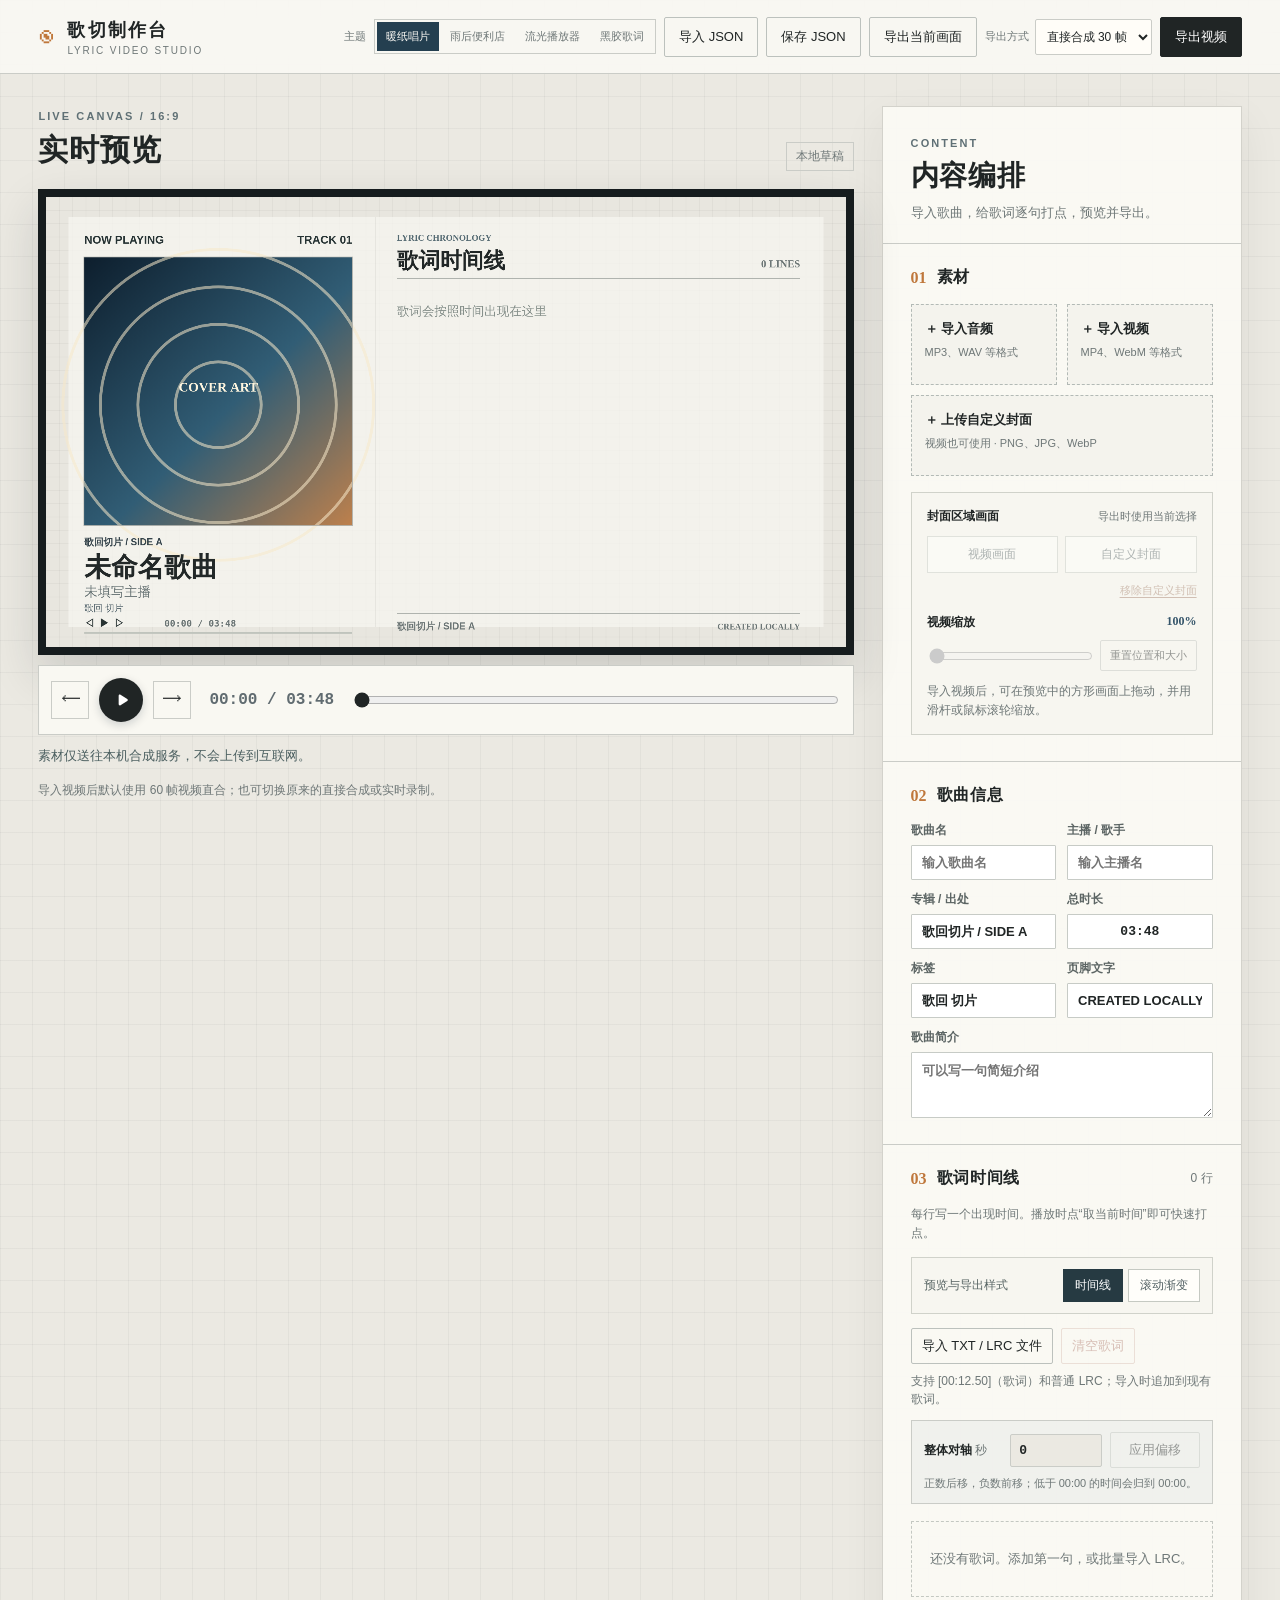
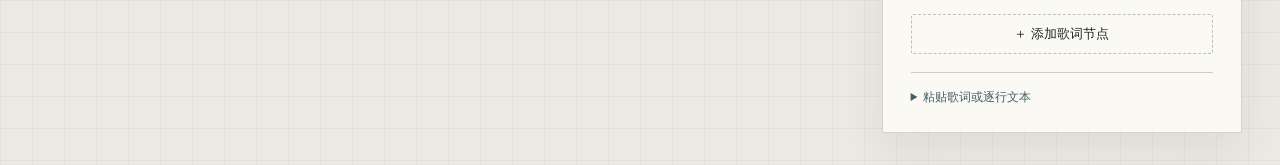
==== commit 165982d7: "Fix preview pause and add lyric timing controls" ====
--- a/index.html
+++ b/index.html
@@ -27,7 +27,7 @@
       <div class="canvas-frame"><canvas id="preview" width="1920" height="1080" aria-label="歌词视频画面预览"></canvas></div>
       <div class="transport">
         <button id="prev-line" type="button" title="上一句" aria-label="上一句">⟵</button>
-        <button id="play-toggle" class="play-button" type="button" aria-label="播放">▶</button>
+        <button id="play-toggle" class="play-button" type="button" aria-label="播放"><svg class="transport-icon" viewBox="0 0 24 24" aria-hidden="true"><path d="M8 6.8c0-1.1 1.2-1.7 2.2-1.1l8.1 5.1a1.4 1.4 0 0 1 0 2.4l-8.1 5.1A1.4 1.4 0 0 1 8 17.2z"/></svg></button>
         <button id="next-line" type="button" title="下一句" aria-label="下一句">⟶</button>
         <span id="time-readout" class="time-readout">00:00 / 03:48</span>
         <input id="seek" type="range" min="0" max="228" step="0.05" value="0" aria-label="播放进度">
@@ -107,8 +107,15 @@
         </div>
         <div class="lyrics-file-import">
           <label class="button ghost" for="lyrics-file-input">导入 TXT / LRC 文件</label>
+          <button id="clear-lyrics" class="button ghost clear-lyrics" type="button" disabled>清空歌词</button>
           <input id="lyrics-file-input" type="file" accept=".txt,.lrc,text/plain" hidden>
           <span id="lyrics-file-name">支持 [00:12.50]（歌词）和普通 LRC；导入时追加到现有歌词。</span>
+        </div>
+        <div class="lyric-offset-control">
+          <label for="lyric-offset">整体对轴 <span>秒</span></label>
+          <input id="lyric-offset" type="number" min="-3600" max="3600" step="0.01" value="0" aria-label="歌词整体前移或后移秒数">
+          <button id="apply-lyric-offset" class="button ghost" type="button" disabled>应用偏移</button>
+          <small>正数后移，负数前移；低于 00:00 的时间会归到 00:00。</small>
         </div>
         <div id="lyric-list" class="lyric-list"></div>
         <button id="add-line" class="button add-line" type="button">＋ 添加歌词节点</button>
--- a/styles.css
+++ b/styles.css
@@ -11,7 +11,7 @@
 .workspace{display:grid;grid-template-columns:minmax(0,1.55fr) minmax(360px,.68fr);gap:28px;padding:32px clamp(18px,3vw,56px);max-width:2200px;margin:0 auto;align-items:start}
 .preview-column{position:sticky;top:104px;min-width:0}.section-heading{display:flex;align-items:end;justify-content:space-between;margin-bottom:18px}.eyebrow{font-size:11px;letter-spacing:.19em;font-weight:700;color:#5f7075}.section-heading h1,.editor-header h2{font-family:Georgia,"Noto Serif CJK SC","Songti SC",serif;font-size:30px;letter-spacing:.03em;margin:6px 0 0}.save-state{font-size:12px;color:var(--muted);border:1px solid var(--line);padding:5px 9px}
 .canvas-frame{background:#161c1e;padding:8px;box-shadow:0 20px 45px rgba(31,39,41,.16)}canvas{width:100%;height:auto;aspect-ratio:16/9;display:block;background:#e9e7e0}
-.transport{display:flex;align-items:center;gap:10px;background:#f9f8f2;border:1px solid var(--line);padding:12px;margin-top:10px}.transport button{width:38px;height:38px;border:1px solid var(--line);background:transparent;color:var(--ink);font-size:19px}.transport button:hover{border-color:var(--ink)}.transport .play-button{width:42px;height:42px;background:var(--ink);color:white;border-radius:50%;border-color:var(--ink);font-size:14px}.time-readout{font-family:Consolas,"Microsoft YaHei",monospace;font-variant-numeric:lining-nums tabular-nums;font-weight:700;white-space:nowrap;color:#606b70;margin:0 8px}.transport input[type=range]{flex:1;min-width:80px;accent-color:var(--ink)}
+.transport{display:flex;align-items:center;gap:10px;background:#f9f8f2;border:1px solid var(--line);padding:12px;margin-top:10px}.transport button{width:38px;height:38px;border:1px solid var(--line);background:transparent;color:var(--ink);font-size:19px}.transport button:hover{border-color:var(--ink)}.transport .play-button{width:44px;height:44px;display:grid;place-items:center;background:var(--ink);color:white;border-radius:50%;border-color:transparent;font-size:14px;box-shadow:0 3px 10px rgba(13,27,45,.18);transition:transform .18s ease,box-shadow .18s ease,background .18s ease}.transport .play-button:hover{transform:scale(1.06);box-shadow:0 5px 14px rgba(13,27,45,.24)}.transport .play-button:active{transform:scale(.96)}.transport-icon{width:20px;height:20px;display:block;fill:currentColor}.transport-icon:not(.pause-icon){transform:translateX(1px)}.time-readout{font-family:Consolas,"Microsoft YaHei",monospace;font-variant-numeric:lining-nums tabular-nums;font-weight:700;white-space:nowrap;color:#606b70;margin:0 8px}.transport input[type=range]{flex:1;min-width:80px;accent-color:var(--ink)}
 .export-status{font-size:13px;color:#4b5f60;padding:12px 0 0;min-height:32px}.hint{font-size:12px;line-height:1.5;color:var(--muted);margin:14px 0}.hidden{display:none!important}
 .editor{background:rgba(251,250,245,.94);border:1px solid #d3d2cb;box-shadow:0 16px 40px rgba(36,47,47,.07);min-width:0}.editor-header{padding:26px 28px 21px;border-bottom:1px solid var(--line)}.editor-header h2{font-size:28px}.editor-header p{font-size:13px;color:var(--muted);margin:9px 0 0}.editor-section{padding:23px 28px 26px;border-bottom:1px solid var(--line)}.editor-section:last-child{border-bottom:0}.editor-section-title{display:flex;align-items:center;gap:10px;margin-bottom:16px}.editor-section-title h3{font-size:16px;margin:0;letter-spacing:.04em}.number{font-family:Georgia,serif;color:var(--accent);font-weight:700}.count{margin-left:auto;font-size:12px;color:var(--muted)}
 .upload-grid{display:grid;grid-template-columns:1fr 1fr;gap:10px}.upload-box{display:flex;flex-direction:column;gap:7px;min-height:81px;padding:15px 13px;border:1px dashed #b3bab6;cursor:pointer;background:#f4f3ed;transition:background .18s,border-color .18s}.upload-box:hover{background:white;border-color:var(--accent)}.upload-box strong{font-size:13px}.upload-box small{font-size:11px;color:var(--muted);line-height:1.4;overflow-wrap:anywhere}.field-note{font-size:12px;line-height:1.55;color:var(--muted);margin:12px 0 0}
@@ -22,7 +22,8 @@
 .vinyl-speed-control{margin-top:16px;padding-top:14px;border-top:1px solid rgba(127,145,164,.32)}.vinyl-speed-control label{display:flex;justify-content:space-between;align-items:center;gap:10px;font-size:13px;font-weight:700}.vinyl-speed-control output{font-variant-numeric:tabular-nums;color:#b88b3e}.vinyl-speed-control input{width:100%;margin:11px 0 6px;accent-color:#d9b86c}.vinyl-speed-control small{display:block;color:#79878e;font-size:11px;line-height:1.5}body[data-theme="vinyl-player"] .vinyl-speed-control{border-color:#4c6a93}body[data-theme="vinyl-player"] .vinyl-speed-control output{color:#ead299}body[data-theme="vinyl-player"] .vinyl-speed-control small{color:#a9bedb}
 .fields{display:grid;gap:11px}.fields.two{grid-template-columns:1fr 1fr}.fields label,.full-field,.lyric-row label{display:flex;flex-direction:column;gap:6px;font-size:12px;color:#5c6564;font-weight:600}.fields input,.full-field textarea,.lyric-row input,.import-lrc textarea{width:100%;border:1px solid #c7cbc6;background:white;color:var(--ink);padding:9px 10px;outline:none;border-radius:1px;font-size:13px}.fields input:focus,.full-field textarea:focus,.lyric-row input:focus,.import-lrc textarea:focus{border-color:var(--accent);box-shadow:0 0 0 2px rgba(191,119,59,.12)}.full-field{margin-top:11px}.full-field textarea{resize:vertical;min-height:66px}
 .lyric-list{display:flex;flex-direction:column;gap:9px;margin:17px 0}.lyric-empty{padding:28px 15px;text-align:center;border:1px dashed #c4c8c2;color:var(--muted);font-size:13px}.lyric-row{border:1px solid #d0d2cc;background:#f6f5ef;padding:12px}.lyric-row.is-active{border-color:var(--accent);background:#f9f0e7}.lyric-row-top{display:flex;align-items:center;gap:8px;margin-bottom:9px}.lyric-index{font-family:Georgia,serif;font-weight:700;color:var(--accent);margin-right:auto}.lyric-row-top button{border:1px solid #c6c8c2;background:white;padding:4px 7px;font-size:11px;color:#566460}.lyric-row-top button:hover{border-color:var(--ink);color:var(--ink)}.lyric-row-fields{display:grid;grid-template-columns:80px 1fr;gap:9px}.lyric-row-fields .translation{grid-column:2}.lyric-row .time-input,#song-duration{text-align:center;font-family:Consolas,"Microsoft YaHei",monospace;font-variant-numeric:lining-nums tabular-nums;font-weight:700}.add-line{width:100%;border-style:dashed;background:transparent}.import-lrc{margin-top:18px;border-top:1px solid var(--line);padding-top:16px}.import-lrc summary{cursor:pointer;font-size:12px;color:#435f69}.import-lrc textarea{display:block;margin:12px 0;resize:vertical;min-height:85px}
-.lyrics-file-import{display:flex;align-items:center;gap:11px;flex-wrap:wrap;margin-top:14px}.lyrics-file-import label{cursor:pointer;white-space:nowrap}.lyrics-file-import span{font-size:12px;line-height:1.5;color:var(--muted)}
+.lyrics-file-import{display:flex;align-items:center;gap:8px;flex-wrap:wrap;margin-top:14px}.lyrics-file-import label{cursor:pointer;white-space:nowrap}.lyrics-file-import .button{padding:8px 10px}.lyrics-file-import span{flex:1 1 100%;font-size:12px;line-height:1.5;color:var(--muted)}.clear-lyrics{border-color:rgba(172,112,98,.45);color:#a86d60}.clear-lyrics:hover:not(:disabled){border-color:#c98a7b;color:#db9d8f}.clear-lyrics:disabled{opacity:.42;cursor:not-allowed}
+.lyric-offset-control{display:grid;grid-template-columns:auto 92px auto;align-items:center;gap:8px;margin-top:12px;padding:11px 12px;border:1px solid var(--line);background:rgba(127,145,164,.08)}.lyric-offset-control label{font-size:12px;font-weight:700;color:var(--ink)}.lyric-offset-control label span{font-weight:400;color:var(--muted)}.lyric-offset-control input{width:100%;min-width:0;padding:8px;border:1px solid var(--line);border-radius:2px;background:var(--paper);color:var(--ink);font:600 13px Consolas,"Microsoft YaHei",monospace;font-variant-numeric:tabular-nums}.lyric-offset-control .button{padding:8px 10px;white-space:nowrap}.lyric-offset-control small{grid-column:1/-1;color:var(--muted);font-size:11px;line-height:1.45}.lyric-offset-control button:disabled{opacity:.42;cursor:not-allowed}body[data-theme="vinyl-player"] .lyric-offset-control{background:rgba(47,73,112,.25)}
 .lyric-display-control{display:flex;align-items:center;justify-content:space-between;gap:12px;margin:15px 0 2px;padding:11px 12px;border:1px solid #d0d2ca;background:#f7f6f0;font-size:12px;color:#586564}.lyric-display-switch{display:flex;gap:5px}.lyric-display-switch button{padding:7px 11px;border:1px solid #c5c9c2;background:#fffefa;color:#526063;font-size:12px}.lyric-display-switch button[aria-pressed=true]{background:#263a42;border-color:#263a42;color:white}.lyric-display-switch button:focus-visible{outline:2px solid var(--accent);outline-offset:2px}
 .theme-picker{display:flex;align-items:center;gap:8px;font-size:11px;color:var(--muted);white-space:nowrap}.theme-switch{display:flex;border:1px solid var(--line);padding:2px;gap:2px}.theme-switch button{border:0;background:transparent;color:var(--muted);padding:7px 9px;font-size:11px;white-space:nowrap}.theme-switch button[aria-pressed=true]{background:var(--blue);color:var(--white)}.theme-switch button:focus-visible{outline:2px solid var(--accent);outline-offset:1px}
 body[data-theme="rainy-night"]{color-scheme:dark;--paper:#183451;--paper-dark:#24466a;--ink:#f0f7ff;--muted:#bbcee2;--line:rgba(159,199,235,.38);--accent:#78def1;--blue:#75dcf0;--white:#173653;background-color:var(--paper);background-image:radial-gradient(ellipse at 14% 14%,rgba(65,132,198,.30),transparent 42%),radial-gradient(ellipse at 88% 75%,rgba(119,131,202,.21),transparent 38%),linear-gradient(rgba(159,205,247,.075) 1px,transparent 1px),linear-gradient(90deg,rgba(159,205,247,.075) 1px,transparent 1px);background-size:auto,auto,32px 32px,32px 32px}
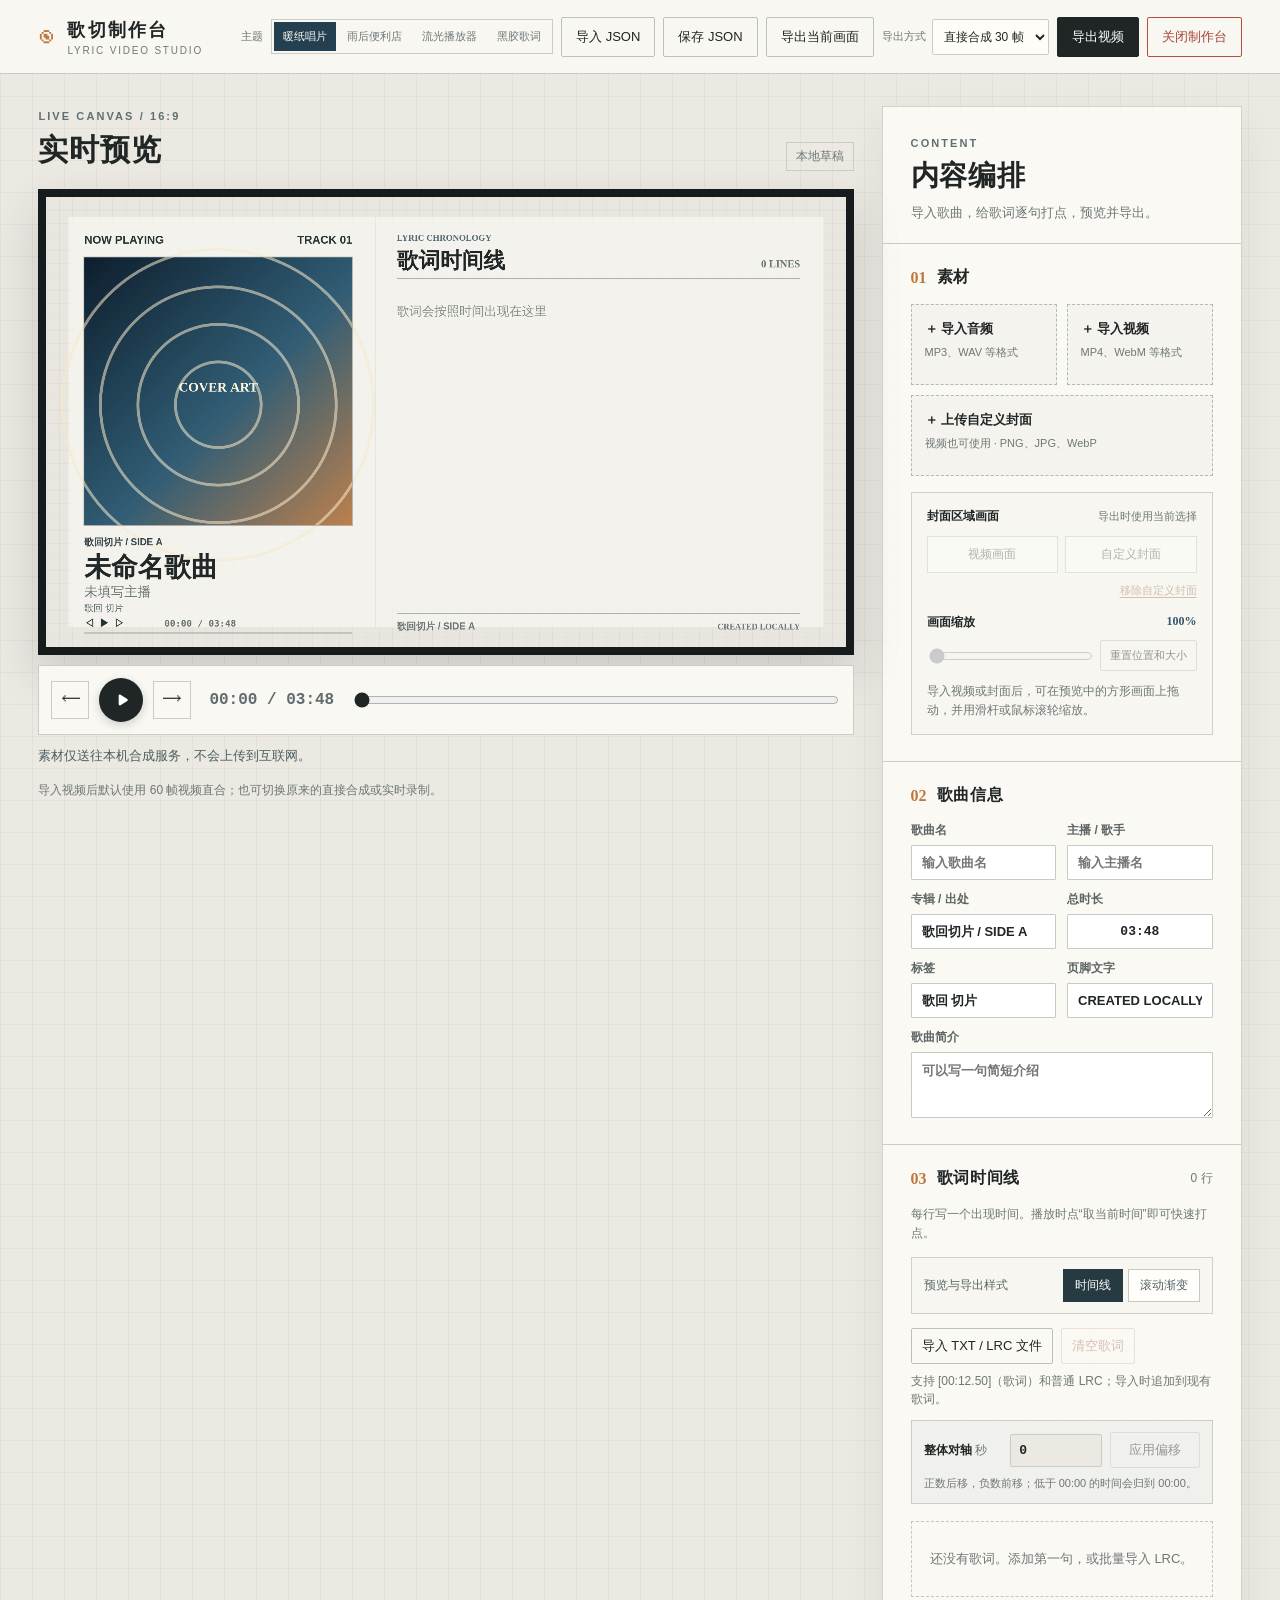
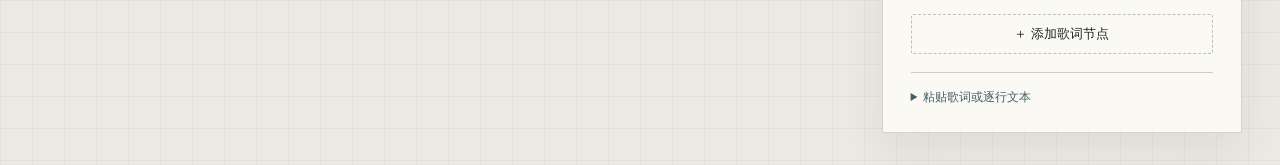
==== commit 68c58e7e: "Add cover framing and studio shutdown controls" ====
--- a/index.html
+++ b/index.html
@@ -18,8 +18,13 @@
       <button id="export-png" class="button ghost" type="button">导出当前画面</button>
       <label class="export-mode">导出方式<select id="export-mode" aria-label="视频导出方式"><option value="video-direct">视频直合 60 帧</option><option value="direct" selected>直接合成 30 帧</option><option value="record">实时录制</option></select></label>
       <button id="export-video" class="button primary" type="button">导出视频</button>
+      <button id="shutdown-studio" class="button shutdown" type="button">关闭制作台</button>
     </div>
   </header>
+
+  <div id="shutdown-screen" class="shutdown-screen hidden" role="status" aria-live="polite">
+    <div class="shutdown-card"><span class="eyebrow">STUDIO CLOSED</span><h1>制作台已关闭</h1><p>本机服务和正在进行的合成已停止。要继续使用，请重新双击“启动制作台.bat”，然后刷新页面。</p></div>
+  </div>
 
   <main class="workspace">
     <section class="preview-column" aria-label="视频预览">
@@ -58,11 +63,11 @@
           </div>
           <button id="remove-cover" class="remove-cover" type="button" disabled>移除自定义封面</button>
           <div class="video-adjust">
-            <label for="video-zoom">视频缩放 <output id="video-zoom-value" for="video-zoom">100%</output></label>
+            <label for="video-zoom">画面缩放 <output id="video-zoom-value" for="video-zoom">100%</output></label>
             <input id="video-zoom" type="range" min="1" max="3" step="0.01" value="1" disabled>
             <button id="video-reset" class="button ghost" type="button" disabled>重置位置和大小</button>
           </div>
-          <p id="visual-help" class="field-note">导入视频后，可在预览中的方形画面上拖动，并用滑杆或鼠标滚轮缩放。</p>
+          <p id="visual-help" class="field-note">导入视频或封面后，可在预览中的画面上拖动，并用滑杆或鼠标滚轮缩放。</p>
         </div>
         <div id="vinyl-background-controls" class="vinyl-background-controls hidden">
           <div class="visual-controls-heading"><strong>黑胶主题背景</strong><span>仅在工作台设置</span></div>
--- a/styles.css
+++ b/styles.css
@@ -8,6 +8,8 @@
 .brand{display:flex;align-items:center;gap:14px}.brand-mark{font-size:30px;color:var(--accent)}.brand strong{display:block;letter-spacing:.12em;font-size:18px}.brand small{display:block;font-size:10px;letter-spacing:.18em;color:var(--muted);margin-top:3px}
 .top-actions{display:flex;gap:8px;align-items:center}.export-mode{display:flex;align-items:center;gap:6px;font-size:11px;color:var(--muted);white-space:nowrap}.export-mode select{max-width:136px;padding:9px 7px;border:1px solid var(--line);background:var(--white);color:var(--ink);font-size:12px;border-radius:2px}.export-mode select:disabled{opacity:.55}
 .button{border:1px solid #bcc1bd;background:#f8f7f1;color:var(--ink);padding:10px 14px;border-radius:2px;display:inline-flex;align-items:center;justify-content:center;gap:5px;text-decoration:none;white-space:nowrap;font-size:13px;transition:background .18s,border-color .18s,transform .18s}.button:hover{background:white;border-color:#747d78;transform:translateY(-1px)}.button:disabled{opacity:.45;cursor:not-allowed;transform:none}.button.primary{background:var(--ink);border-color:var(--ink);color:white}.button.primary:hover{background:#34454c}.button.ghost{background:transparent}.button.cancel{margin-top:10px;border-color:#b74e3c;color:#b74e3c}
+.button.shutdown{background:transparent;border-color:#b74e3c;color:#a84336}.button.shutdown:hover{background:#fff0ec;border-color:#a84336}
+.shutdown-screen{position:fixed;inset:0;z-index:20;display:grid;place-items:center;padding:24px;background:rgba(15,26,31,.88)}.shutdown-card{max-width:460px;padding:38px;background:var(--white);border:1px solid var(--line);box-shadow:0 20px 60px rgba(0,0,0,.25)}.shutdown-card h1{margin:12px 0;font:32px Georgia,"Microsoft YaHei",serif}.shutdown-card p{margin:0;line-height:1.8;color:var(--muted)}
 .workspace{display:grid;grid-template-columns:minmax(0,1.55fr) minmax(360px,.68fr);gap:28px;padding:32px clamp(18px,3vw,56px);max-width:2200px;margin:0 auto;align-items:start}
 .preview-column{position:sticky;top:104px;min-width:0}.section-heading{display:flex;align-items:end;justify-content:space-between;margin-bottom:18px}.eyebrow{font-size:11px;letter-spacing:.19em;font-weight:700;color:#5f7075}.section-heading h1,.editor-header h2{font-family:Georgia,"Noto Serif CJK SC","Songti SC",serif;font-size:30px;letter-spacing:.03em;margin:6px 0 0}.save-state{font-size:12px;color:var(--muted);border:1px solid var(--line);padding:5px 9px}
 .canvas-frame{background:#161c1e;padding:8px;box-shadow:0 20px 45px rgba(31,39,41,.16)}canvas{width:100%;height:auto;aspect-ratio:16/9;display:block;background:#e9e7e0}
@@ -54,6 +56,7 @@
 body[data-theme="vinyl-player"] .upload-box{background:#213a60;border-color:#6381a7;color:#eff5ff}body[data-theme="vinyl-player"] .upload-box:hover{background:#2a4974;border-color:#ead299}body[data-theme="vinyl-player"] .upload-box small{color:#b7cce7}body[data-theme="vinyl-player"] .visual-controls,body[data-theme="vinyl-player"] .lyric-display-control,body[data-theme="vinyl-player"] .vinyl-background-controls{background:#1b3155;border-color:#4c6a93;color:#e8f1ff}body[data-theme="vinyl-player"] .visual-controls-heading span{color:#a9bedb}body[data-theme="vinyl-player"] .visual-source-switch button,body[data-theme="vinyl-player"] .lyric-display-switch button,body[data-theme="vinyl-player"] .vinyl-background-switch button{background:#223b60;border-color:#5b789e;color:#d6e4f6}body[data-theme="vinyl-player"] .visual-source-switch button[aria-pressed=true],body[data-theme="vinyl-player"] .lyric-display-switch button[aria-pressed=true],body[data-theme="vinyl-player"] .vinyl-background-switch button[aria-pressed=true]{background:#ead299;border-color:#ead299;color:#142644}body[data-theme="vinyl-player"] .remove-cover{color:#f1dcae}
 body[data-theme="vinyl-player"] .fields input,body[data-theme="vinyl-player"] .full-field textarea,body[data-theme="vinyl-player"] .lyric-row input,body[data-theme="vinyl-player"] .import-lrc textarea{background:#172b4b;border-color:#587397;color:#f5f8ff}body[data-theme="vinyl-player"] .fields input::placeholder,body[data-theme="vinyl-player"] .full-field textarea::placeholder,body[data-theme="vinyl-player"] .lyric-row input::placeholder,body[data-theme="vinyl-player"] .import-lrc textarea::placeholder{color:#9bb2d0}body[data-theme="vinyl-player"] .lyric-empty,body[data-theme="vinyl-player"] .lyric-row{background:#1c3458;border-color:#4b6a91;color:#b9cce6}body[data-theme="vinyl-player"] .lyric-row.is-active{background:#294b72;border-color:#ead299}body[data-theme="vinyl-player"] .lyric-row-top button{background:#244064;border-color:#6682a7;color:#ebf2ff}body[data-theme="vinyl-player"] .add-line{border-color:#6682a7;color:#e2ecfb}body[data-theme="vinyl-player"] .import-lrc{border-color:#4b6a91}body[data-theme="vinyl-player"] .import-lrc summary{color:#ead299}
 #audio-source,#video-source{display:none}
+:is(body[data-theme="rainy-night"],body[data-theme="flow-player"],body[data-theme="vinyl-player"]) .button.shutdown{background:transparent;border-color:#dd978d;color:#ffd2ca}:is(body[data-theme="rainy-night"],body[data-theme="flow-player"],body[data-theme="vinyl-player"]) .button.shutdown:hover{background:rgba(221,151,141,.15);border-color:#ffd2ca}
 @media(max-width:1500px){.topbar{height:auto;min-height:74px;padding-top:10px;padding-bottom:10px;gap:12px}.top-actions{flex-wrap:wrap;justify-content:flex-end}}
 @media(max-width:1180px){.workspace{grid-template-columns:1fr}.preview-column{position:static}.editor{max-width:none}}
 @media(max-width:680px){.topbar{height:auto;padding:14px 16px;display:block}.top-actions{margin-top:14px;flex-wrap:wrap}.top-actions .button{flex:1 1 auto;font-size:12px}.workspace{padding:20px 12px}.editor-header,.editor-section{padding-left:17px;padding-right:17px}.upload-grid,.fields.two{grid-template-columns:1fr}.time-readout{font-size:12px}.transport{gap:5px}.transport button{width:32px;height:32px}.transport .play-button{width:36px;height:36px}}
